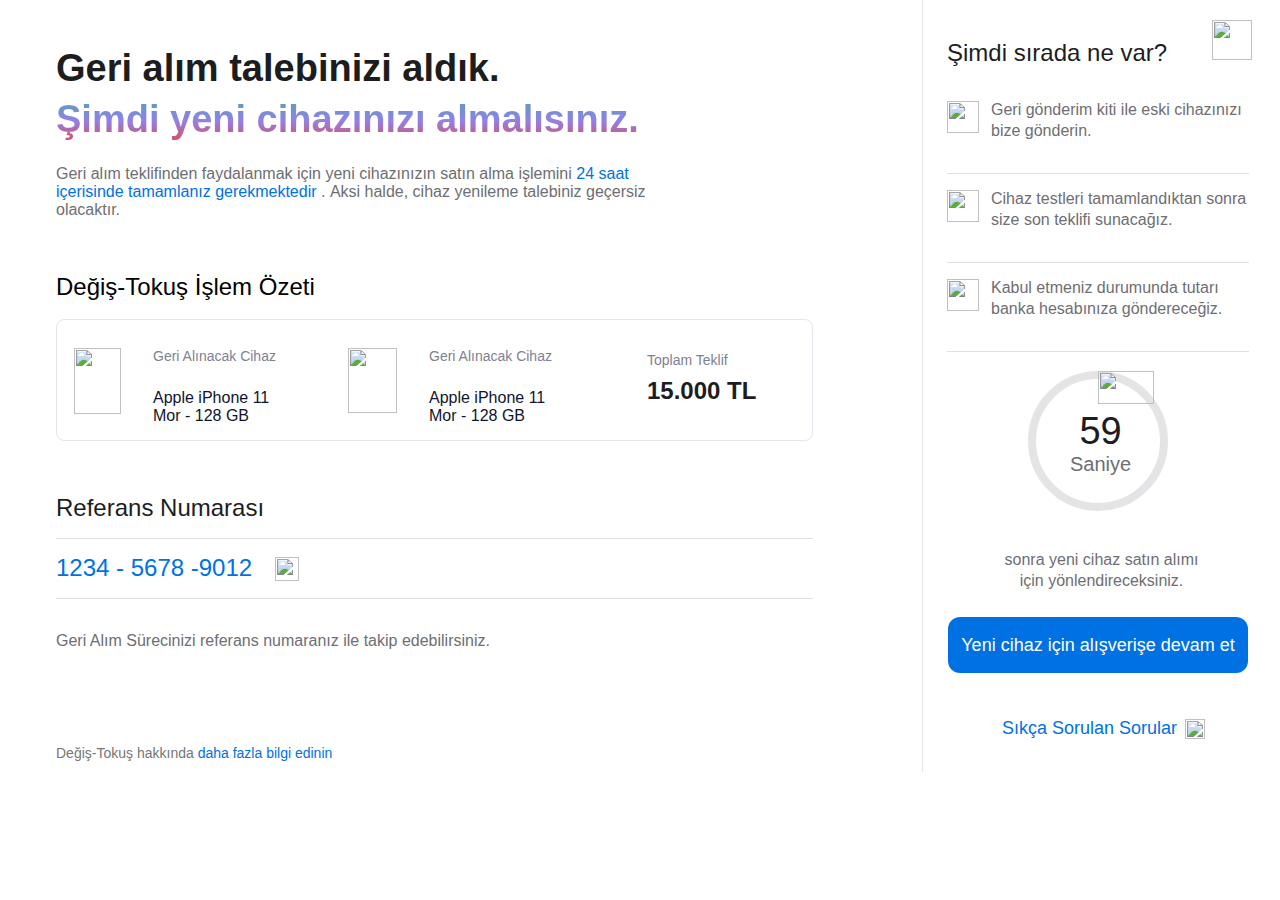
==== result.html @ 2137a15b "index page and result page added but not javascript yet" ====
<!DOCTYPE html>
<html>
  <head>
    <meta charset="utf-8" />
    <link rel="stylesheet" href="css/globals.css" />
    <link rel="stylesheet" href="css/styleguide.css" />
    <link rel="stylesheet" href="css/result/style.css" />
  </head>
  <body>
    <div class="iphone-selection">
      <div class="div">
        <div class="titile">
          <div class="text-wrapper">Geri alım talebinizi aldık.</div>
          <div class="text-wrapper-2">Şimdi yeni cihazınızı almalısınız.</div>
          <p class="geri-al-m">
            <span class="span">Geri alım teklifinden faydalanmak için yeni cihazınızın satın alma işlemini </span>
            <span class="text-wrapper-3">24 saat içerisinde tamamlanız gerekmektedir</span>
            <span class="text-wrapper-4">. </span>
            <span class="span">Aksi halde, cihaz yenileme talebiniz geçersiz olacaktır.</span>
          </p>
        </div>
        <div class="device-summary-info">
          <div class="frame"><img class="i-phone" src="https://c.animaapp.com/8x85TY6F/img/iphone@2x.png" /></div>
          <div class="selected-device-info">
            <div class="text-wrapper-5">Geri Alınacak Cihaz</div>
            <p class="apple-iphone-mor">Apple iPhone 11 <br />Mor - 128 GB</p>
          </div>
          <div class="image-wrapper">
            <img class="image" src="https://c.animaapp.com/8x85TY6F/img/image-1@2x.png" />
          </div>
          <div class="selected-device-info-2">
            <div class="text-wrapper-5">Geri Alınacak Cihaz</div>
            <p class="apple-iphone-mor">Apple iPhone 11 <br />Mor - 128 GB</p>
          </div>
          <img class="line" src="https://c.animaapp.com/8x85TY6F/img/line-2-1.svg" />
          <img class="img" src="https://c.animaapp.com/8x85TY6F/img/line-2-1.svg" />
          <div class="selected-device-info-3">
            <div class="text-wrapper-5">Toplam Teklif</div>
            <div class="text-wrapper-6">15.000 TL</div>
          </div>
        </div>
        <div class="text-wrapper-7">Değiş-Tokuş İşlem Özeti</div>
        <div class="referans-numaras">
          <div class="text-wrapper-8">Referans Numarası</div>
          <div class="progress">
            <div class="text-wrapper-9">1234 - 5678 -9012</div>
            <img class="copy" src="https://c.animaapp.com/8x85TY6F/img/copy---24px.svg" />
          </div>
          <p class="p">Geri Alım Sürecinizi referans numaranız ile takip edebilirsiniz.</p>
        </div>
        <p class="de-i-toku-hakk-nda">
          <span class="text-wrapper-10">Değiş-Tokuş hakkında </span>
          <span class="text-wrapper-11">daha fazla bilgi edinin</span>
        </p>
        <div class="overlap-group">
          <div class="summary-tooltip">
            <div class="progress-2">
              <div class="title"><div class="text-wrapper-12">Şimdi sırada ne var?</div></div>
              <div class="steps">
                <div class="progress-3">
                  <img class="img-2" src="https://c.animaapp.com/8x85TY6F/img/shippings-shipping-5---24px.svg" />
                  <p class="text-wrapper-13">Geri gönderim kiti ile eski cihazınızı bize gönderin.</p>
                </div>
                <div class="progress-3">
                  <img class="img-2" src="https://c.animaapp.com/8x85TY6F/img/files-file-99---24px.svg" />
                  <p class="text-wrapper-13">Cihaz testleri tamamlandıktan sonra size son teklifi sunacağız.</p>
                </div>
                <div class="progress-3">
                  <img class="img-2" src="https://c.animaapp.com/8x85TY6F/img/payments-icon-15---24px.svg" />
                  <p class="text-wrapper-13">Kabul etmeniz durumunda tutarı<br />banka hesabınıza göndereceğiz.</p>
                </div>
              </div>
            </div>
            <div class="timer">
              <img class="ellipse" src="https://c.animaapp.com/8x85TY6F/img/ellipse-3.svg" />
              <div class="timer-2">
                <div class="text-wrapper-14">59</div>
                <div class="text-wrapper-15">Saniye</div>
              </div>
            </div>
            <p class="text-wrapper-16">sonra yeni cihaz satın alımı için yönlendireceksiniz.</p>
            <div class="button"><p class="text-wrapper-17">Yeni cihaz için alışverişe devam et</p></div>
            <div class="ska-sorulan-sorular">
              <div class="text-wrapper-18">Sıkça Sorulan Sorular</div>
              <img
                class="interface-interface"
                src="https://c.animaapp.com/8x85TY6F/img/interface-interface-78---24px-1.svg"
              />
            </div>
          </div>
          <img class="close" src="https://c.animaapp.com/8x85TY6F/img/close.svg" />
        </div>
      </div>
    </div>
  </body>
</html>
---- css/globals.css ----
@import url("https://cdnjs.cloudflare.com/ajax/libs/meyer-reset/2.0/reset.min.css");
* {
  -webkit-font-smoothing: antialiased;
  box-sizing: border-box;
}
html,
body {
  margin: 0px;
  height: 100%;
}
/* a blue color as a generic focus style */
button:focus-visible {
  outline: 2px solid #4a90e2 !important;
  outline: -webkit-focus-ring-color auto 5px !important;
}
a {
  text-decoration: none;
}

@font-face {
  font-family: "SF Pro Display-Bold";
  src: url("https://anima-uploads.s3.amazonaws.com/projects/634e6b4b723b28ff69092d1b/fonts/fontsfree-net-sfprodisplay-bold.ttf")
    format("truetype");
}

@font-face {
  font-family: "SF Pro Display-Medium";
  src: url("https://anima-uploads.s3.amazonaws.com/projects/64f7ed1586d1fc0125de8d9c/fonts/sf-pro-display-medium.otf")
    format("opentype");
}

@font-face {
  font-family: "SF Pro Display-Regular";
  src: url("https://anima-uploads.s3.amazonaws.com/projects/62e5bd2f729e81c0f2cb0ddb/fonts/sf-pro-display-regular.ttf")
    format("truetype");
}
---- css/styleguide.css ----
:root {
    --textlight:rgba(128,129,145,1);
    --textactive:rgba(17,20,45,1);
    --shadow:rgba(227,230,236,1);
    --fintegrewhite:rgba(255,255,255,1);
}
---- css/result/style.css ----
.iphone-selection {
    background-color: #ffffff;
    display: flex;
    flex-direction: row;
    justify-content: center;
    width: 100%;
  }
  
  .iphone-selection .div {
    background-color: var(--fintegrewhite);
    border-color: var(--divider);
    width: 1264px;
    height: 772px;
    position: relative;
  }
  
  .iphone-selection .titile {
    display: inline-flex;
    flex-direction: column;
    align-items: flex-start;
    gap: 8px;
    position: absolute;
    top: 48px;
    left: 48px;
  }
  
  .iphone-selection .text-wrapper {
    position: relative;
    width: fit-content;
    margin-top: -1px;
    font-family: "SF Pro Display-Bold", Helvetica;
    font-weight: 700;
    color: #1d1d1f;
    font-size: 38px;
    letter-spacing: 0;
    line-height: normal;
    white-space: nowrap;
  }
  
  .iphone-selection .text-wrapper-2 {
    position: relative;
    width: fit-content;
    background: linear-gradient(180deg, rgb(84, 162, 180) 0%, rgb(146, 128, 234) 53.65%, rgb(219, 78, 89) 100%);
    -webkit-background-clip: text !important;
    background-clip: text;
    -webkit-text-fill-color: transparent;
    text-fill-color: transparent;
    font-family: "SF Pro Display-Bold", Helvetica;
    font-weight: 700;
    color: transparent;
    font-size: 38px;
    letter-spacing: 0;
    line-height: normal;
    white-space: nowrap;
  }
  
  .iphone-selection .geri-al-m {
    width: 640px;
    color: transparent;
    line-height: normal;
    position: relative;
    font-family: "SF Pro Display-Regular", Helvetica;
    font-weight: 400;
    font-size: 16px;
    letter-spacing: 0;
  }
  
  .iphone-selection .span {
    color: #6e6e73;
  }
  
  .iphone-selection .text-wrapper-3 {
    font-family: "SF Pro Display-Medium", Helvetica;
    font-weight: 500;
    color: #0071e3;
  }
  
  .iphone-selection .text-wrapper-4 {
    font-family: "SF Pro Display-Medium", Helvetica;
    font-weight: 500;
    color: #6e6e73;
  }
  
  .iphone-selection .device-summary-info {
    position: absolute;
    width: 757px;
    height: 122px;
    top: 319px;
    left: 48px;
    border-radius: 8px;
    border: 1px solid;
    border-color: var(--shadow);
  }
  
  .iphone-selection .frame {
    position: absolute;
    width: 80px;
    height: 120px;
    top: 1px;
    left: 0;
  }
  
  .iphone-selection .i-phone {
    position: absolute;
    width: 47px;
    height: 66px;
    top: 27px;
    left: 17px;
    object-fit: cover;
  }
  
  .iphone-selection .selected-device-info {
    display: inline-flex;
    flex-direction: column;
    align-items: flex-start;
    gap: 9px;
    position: absolute;
    top: 29px;
    left: 96px;
  }
  
  .iphone-selection .text-wrapper-5 {
    position: relative;
    width: fit-content;
    margin-top: -1px;
    font-family: "SF Pro Display-Medium", Helvetica;
    font-weight: 500;
    color: var(--textlight);
    font-size: 14px;
    letter-spacing: 0;
    line-height: normal;
  }
  
  .iphone-selection .apple-iphone-mor {
    position: relative;
    width: 144px;
    font-family: "SF Pro Display-Medium", Helvetica;
    font-weight: 500;
    color: var(--textactive);
    font-size: 16px;
    letter-spacing: 0;
    line-height: normal;
  }
  
  .iphone-selection .image-wrapper {
    position: absolute;
    width: 80px;
    height: 120px;
    top: 1px;
    left: 276px;
  }
  
  .iphone-selection .image {
    position: absolute;
    width: 49px;
    height: 65px;
    top: 27px;
    left: 15px;
  }
  
  .iphone-selection .selected-device-info-2 {
    top: 29px;
    left: 372px;
    display: inline-flex;
    flex-direction: column;
    align-items: flex-start;
    gap: 9px;
    position: absolute;
  }
  
  .iphone-selection .line {
    position: absolute;
    width: 1px;
    height: 121px;
    top: 0;
    left: 260px;
    object-fit: cover;
  }
  
  .iphone-selection .img {
    position: absolute;
    width: 1px;
    height: 121px;
    top: 0;
    left: 536px;
    object-fit: cover;
  }
  
  .iphone-selection .selected-device-info-3 {
    top: 33px;
    left: 590px;
    display: inline-flex;
    flex-direction: column;
    align-items: flex-start;
    gap: 9px;
    position: absolute;
  }
  
  .iphone-selection .text-wrapper-6 {
    position: relative;
    width: fit-content;
    font-family: "SF Pro Display-Bold", Helvetica;
    font-weight: 700;
    color: #1d1d1f;
    font-size: 24px;
    letter-spacing: 0;
    line-height: normal;
  }
  
  .iphone-selection .text-wrapper-7 {
    position: absolute;
    top: 273px;
    left: 48px;
    font-family: "SF Pro Display-Semibold", Helvetica;
    font-weight: 400;
    color: #000000;
    font-size: 24px;
    letter-spacing: 0;
    line-height: normal;
  }
  
  .iphone-selection .referans-numaras {
    display: inline-flex;
    flex-direction: column;
    align-items: flex-start;
    gap: 16px;
    position: absolute;
    top: 495px;
    left: 48px;
  }
  
  .iphone-selection .text-wrapper-8 {
    position: relative;
    width: fit-content;
    margin-top: -1px;
    font-family: "SF Pro Display-Medium", Helvetica;
    font-weight: 500;
    color: #1d1d1f;
    font-size: 24px;
    letter-spacing: 0;
    line-height: normal;
  }
  
  .iphone-selection .progress {
    display: flex;
    width: 757px;
    align-items: center;
    gap: 12px;
    padding: 16px 0px;
    position: relative;
    flex: 0 0 auto;
    border-top-width: 1px;
    border-top-style: solid;
    border-bottom-width: 1px;
    border-bottom-style: solid;
    border-color: #d2d2d7b2;
  }
  
  .iphone-selection .text-wrapper-9 {
    position: relative;
    width: 207px;
    margin-top: -1px;
    font-family: "SF Pro Display-Medium", Helvetica;
    font-weight: 500;
    color: #0071e3;
    font-size: 24px;
    letter-spacing: 0;
    line-height: normal;
  }
  
  .iphone-selection .copy {
    position: relative;
    width: 24px;
    height: 24px;
  }
  
  .iphone-selection .p {
    width: fit-content;
    color: #6e6e73;
    line-height: 20.5px;
    white-space: nowrap;
    position: relative;
    font-family: "SF Pro Display-Regular", Helvetica;
    font-weight: 400;
    font-size: 16px;
    letter-spacing: 0;
  }
  
  .iphone-selection .de-i-toku-hakk-nda {
    position: absolute;
    width: 259px;
    top: 731px;
    left: 48px;
    font-family: "SF Pro Display-Regular", Helvetica;
    font-weight: 400;
    color: transparent;
    font-size: 14px;
    text-align: center;
    letter-spacing: 0;
    line-height: normal;
    white-space: nowrap;
  }
  
  .iphone-selection .text-wrapper-10 {
    color: #767676;
  }
  
  .iphone-selection .text-wrapper-11 {
    color: #0071e3;
  }
  
  .iphone-selection .overlap-group {
    position: absolute;
    width: 350px;
    height: 772px;
    top: 0;
    left: 914px;
  }
  
  .iphone-selection .summary-tooltip {
    position: absolute;
    width: 350px;
    height: 772px;
    top: 0;
    left: 0;
    background-color: var(--fintegrewhite);
    border-left-width: 1px;
    border-left-style: solid;
    border-color: #e2e6eb;
  }
  
  .iphone-selection .progress-2 {
    display: inline-flex;
    flex-direction: column;
    align-items: flex-start;
    gap: 16px;
    position: absolute;
    top: 40px;
    left: 24px;
  }
  
  .iphone-selection .title {
    position: relative;
    width: 294.71px;
    height: 29px;
  }
  
  .iphone-selection .text-wrapper-12 {
    position: absolute;
    top: -1px;
    left: 0;
    font-family: "SF Pro Display-Medium", Helvetica;
    font-weight: 500;
    color: #1d1d1f;
    font-size: 24px;
    letter-spacing: 0;
    line-height: normal;
  }
  
  .iphone-selection .steps {
    display: inline-flex;
    flex-direction: column;
    align-items: flex-start;
    position: relative;
    flex: 0 0 auto;
  }
  
  .iphone-selection .progress-3 {
    display: inline-flex;
    align-items: flex-start;
    gap: 12px;
    padding: 16px 0px;
    position: relative;
    flex: 0 0 auto;
    border-bottom-width: 1px;
    border-bottom-style: solid;
    border-color: #d2d2d7b2;
  }
  
  .iphone-selection .img-2 {
    position: relative;
    width: 32px;
    height: 32px;
  }
  
  .iphone-selection .text-wrapper-13 {
    position: relative;
    width: 258px;
    margin-top: -1px;
    font-family: "SF Pro Display-Regular", Helvetica;
    font-weight: 400;
    color: #6e6e73;
    font-size: 16px;
    letter-spacing: 0;
    line-height: 20.5px;
  }
  
  .iphone-selection .timer {
    position: absolute;
    width: 140px;
    height: 140px;
    top: 371px;
    left: 105px;
    border-radius: 70px;
    border: 8px solid;
    border-color: #d2d2d799;
  }
  
  .iphone-selection .ellipse {
    position: absolute;
    width: 56px;
    height: 33px;
    top: -8px;
    left: 62px;
  }
  
  .iphone-selection .timer-2 {
    display: inline-flex;
    flex-direction: column;
    align-items: center;
    justify-content: center;
    position: absolute;
    top: 32px;
    left: 34px;
  }
  
  .iphone-selection .text-wrapper-14 {
    position: relative;
    width: fit-content;
    margin-top: -1px;
    font-family: "SF Pro Display-Medium", Helvetica;
    font-weight: 500;
    color: #1d1d1f;
    font-size: 38px;
    text-align: center;
    letter-spacing: 0;
    line-height: normal;
    white-space: nowrap;
  }
  
  .iphone-selection .text-wrapper-15 {
    position: relative;
    width: fit-content;
    font-family: "SF Pro Display-Regular", Helvetica;
    font-weight: 400;
    color: #6e6e73;
    font-size: 20px;
    text-align: center;
    letter-spacing: 0;
    line-height: normal;
    white-space: nowrap;
  }
  
  .iphone-selection .text-wrapper-16 {
    position: absolute;
    width: 221px;
    top: 534px;
    left: 68px;
    font-family: "SF Pro Display-Regular", Helvetica;
    font-weight: 400;
    color: #6e6e73;
    font-size: 16px;
    text-align: center;
    letter-spacing: 0;
    line-height: 20.5px;
  }
  
  .iphone-selection .button {
    display: flex;
    width: 300px;
    height: 56px;
    align-items: center;
    justify-content: center;
    gap: 8px;
    padding: 8px 20px;
    position: absolute;
    top: 617px;
    left: 25px;
    background-color: #0071e3;
    border-radius: 12px;
  }
  
  .iphone-selection .text-wrapper-17 {
    position: relative;
    width: fit-content;
    font-family: "SF Pro Display-Medium", Helvetica;
    font-weight: 500;
    color: #ffffff;
    font-size: 18px;
    letter-spacing: 0;
    line-height: normal;
    white-space: nowrap;
  }
  
  .iphone-selection .ska-sorulan-sorular {
    display: inline-flex;
    align-items: flex-start;
    gap: 8px;
    position: absolute;
    top: 719px;
    left: 79px;
  }
  
  .iphone-selection .text-wrapper-18 {
    position: relative;
    width: fit-content;
    margin-top: -1px;
    font-family: "SF Pro Display-Medium", Helvetica;
    font-weight: 500;
    color: #0071e3;
    font-size: 18px;
    letter-spacing: 0;
    line-height: normal;
    white-space: nowrap;
  }
  
  .iphone-selection .interface-interface {
    position: relative;
    width: 20px;
    height: 20px;
  }
  
  .iphone-selection .close {
    position: absolute;
    width: 40px;
    height: 40px;
    top: 20px;
    left: 290px;
  }
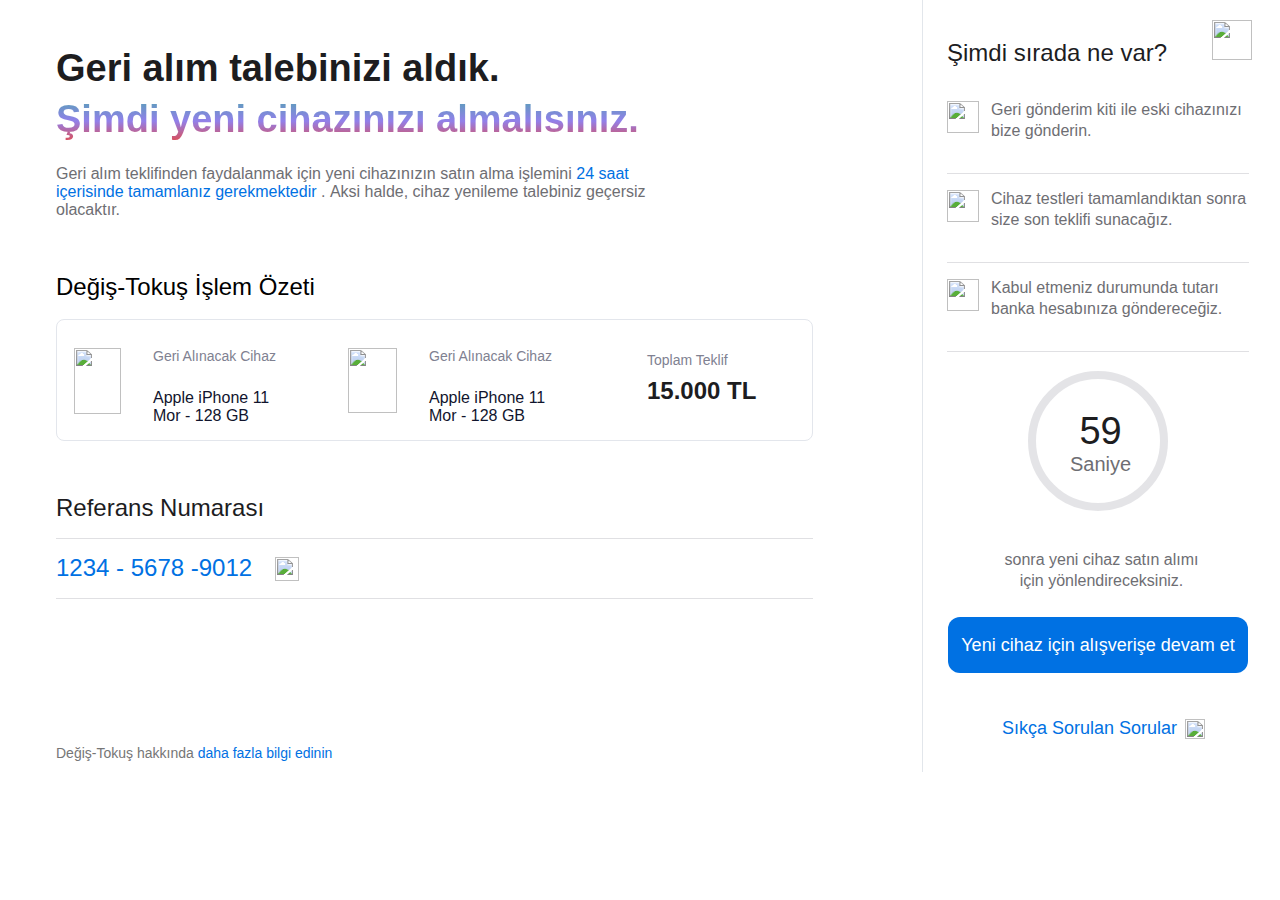
==== commit bae156e4: "fix update with script" ====
--- a/result.html
+++ b/result.html
@@ -72,7 +72,6 @@
               </div>
             </div>
             <div class="timer">
-              <img class="ellipse" src="https://c.animaapp.com/8x85TY6F/img/ellipse-3.svg" />
               <div class="timer-2">
                 <div class="text-wrapper-14">59</div>
                 <div class="text-wrapper-15">Saniye</div>
@@ -92,5 +91,7 @@
         </div>
       </div>
     </div>
+    <script src="js/result.js"></script>
+
   </body>
 </html>
--- a/css/result/style.css
+++ b/css/result/style.css
@@ -272,6 +272,7 @@
     position: relative;
     width: 24px;
     height: 24px;
+    cursor: pointer;
   }
   
   .iphone-selection .p {
@@ -284,6 +285,8 @@
     font-weight: 400;
     font-size: 16px;
     letter-spacing: 0;
+    display: none !important; /* Başlangıçta gizli olacak */
+    transition: display 0.5s ease-in-out; /* Görünürlükte yumuşak bir geçiş ekleyin */
   }
   
   .iphone-selection .de-i-toku-hakk-nda {
@@ -527,4 +530,9 @@
     top: 20px;
     left: 290px;
   }
-  +  
+
+  .interface-interface:hover + .overlap-2 .summary-tooltip .p {
+    display: block; /* Resmin üzerine gelindiğinde paragrafı görünür yapın */
+  }
+
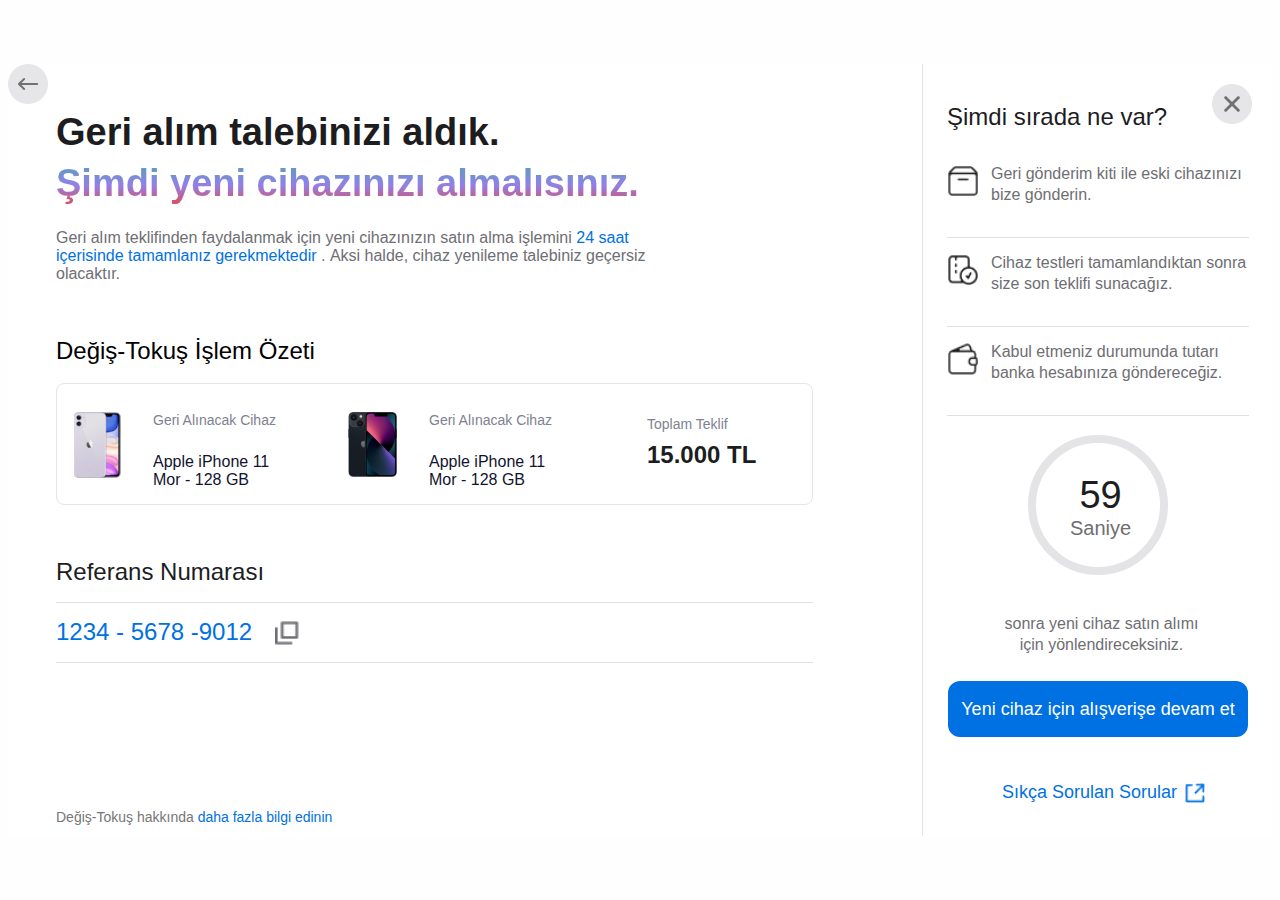
==== commit ed37498d: "all task done fix and update" ====
--- a/result.html
+++ b/result.html
@@ -19,14 +19,23 @@
             <span class="span">Aksi halde, cihaz yenileme talebiniz geçersiz olacaktır.</span>
           </p>
         </div>
+        <div class="icon-container">
+          <div class="icon">
+            <img class="arrows-arrow-ledft" id="icon" src="assets/image/Icon.png" / >
+          </div>
+        </div>
+
+
+
+
         <div class="device-summary-info">
-          <div class="frame"><img class="i-phone" src="https://c.animaapp.com/8x85TY6F/img/iphone@2x.png" /></div>
+          <div class="frame"><img class="i-phone" src="assets/image/iPhone.png" /></div>
           <div class="selected-device-info">
             <div class="text-wrapper-5">Geri Alınacak Cihaz</div>
             <p class="apple-iphone-mor">Apple iPhone 11 <br />Mor - 128 GB</p>
           </div>
           <div class="image-wrapper">
-            <img class="image" src="https://c.animaapp.com/8x85TY6F/img/image-1@2x.png" />
+            <img class="image" src="assets/image/iPhoneX.png" />
           </div>
           <div class="selected-device-info-2">
             <div class="text-wrapper-5">Geri Alınacak Cihaz</div>
@@ -44,7 +53,7 @@
           <div class="text-wrapper-8">Referans Numarası</div>
           <div class="progress">
             <div class="text-wrapper-9">1234 - 5678 -9012</div>
-            <img class="copy" src="https://c.animaapp.com/8x85TY6F/img/copy---24px.svg" />
+            <img class="copy" src="assets/image/copy.png" />
           </div>
           <p class="p">Geri Alım Sürecinizi referans numaranız ile takip edebilirsiniz.</p>
         </div>
@@ -58,15 +67,15 @@
               <div class="title"><div class="text-wrapper-12">Şimdi sırada ne var?</div></div>
               <div class="steps">
                 <div class="progress-3">
-                  <img class="img-2" src="https://c.animaapp.com/8x85TY6F/img/shippings-shipping-5---24px.svg" />
+                  <img class="img-2" src="assets/image/Icon1.png" />
                   <p class="text-wrapper-13">Geri gönderim kiti ile eski cihazınızı bize gönderin.</p>
                 </div>
                 <div class="progress-3">
-                  <img class="img-2" src="https://c.animaapp.com/8x85TY6F/img/files-file-99---24px.svg" />
+                  <img class="img-2" src="assets/image/Icon2.png" />
                   <p class="text-wrapper-13">Cihaz testleri tamamlandıktan sonra size son teklifi sunacağız.</p>
                 </div>
                 <div class="progress-3">
-                  <img class="img-2" src="https://c.animaapp.com/8x85TY6F/img/payments-icon-15---24px.svg" />
+                  <img class="img-2" src="assets/image/Icon3.png" />
                   <p class="text-wrapper-13">Kabul etmeniz durumunda tutarı<br />banka hesabınıza göndereceğiz.</p>
                 </div>
               </div>
@@ -83,11 +92,11 @@
               <div class="text-wrapper-18">Sıkça Sorulan Sorular</div>
               <img
                 class="interface-interface"
-                src="https://c.animaapp.com/8x85TY6F/img/interface-interface-78---24px-1.svg"
+                src="assets/image/Icon4.png"
               />
             </div>
           </div>
-          <img class="close" src="https://c.animaapp.com/8x85TY6F/img/close.svg" />
+          <img class="close" src="assets/image/IconX.png" />
         </div>
       </div>
     </div>
--- a/css/globals.css
+++ b/css/globals.css
@@ -5,10 +5,15 @@
 }
 html,
 body {
-  margin: 0px;
-  height: 100%;
+  margin: 0;
+  padding: 0;
+  display: flex;
+  justify-content: center;
+  align-items: center;
+  height: 100vh;
+  background-color: rgb(255, 254, 254);
 }
-/* a blue color as a generic focus style */
+
 button:focus-visible {
   outline: 2px solid #4a90e2 !important;
   outline: -webkit-focus-ring-color auto 5px !important;
@@ -16,7 +21,7 @@
 a {
   text-decoration: none;
 }
-
+  
 @font-face {
   font-family: "SF Pro Display-Bold";
   src: url("https://anima-uploads.s3.amazonaws.com/projects/634e6b4b723b28ff69092d1b/fonts/fontsfree-net-sfprodisplay-bold.ttf")
